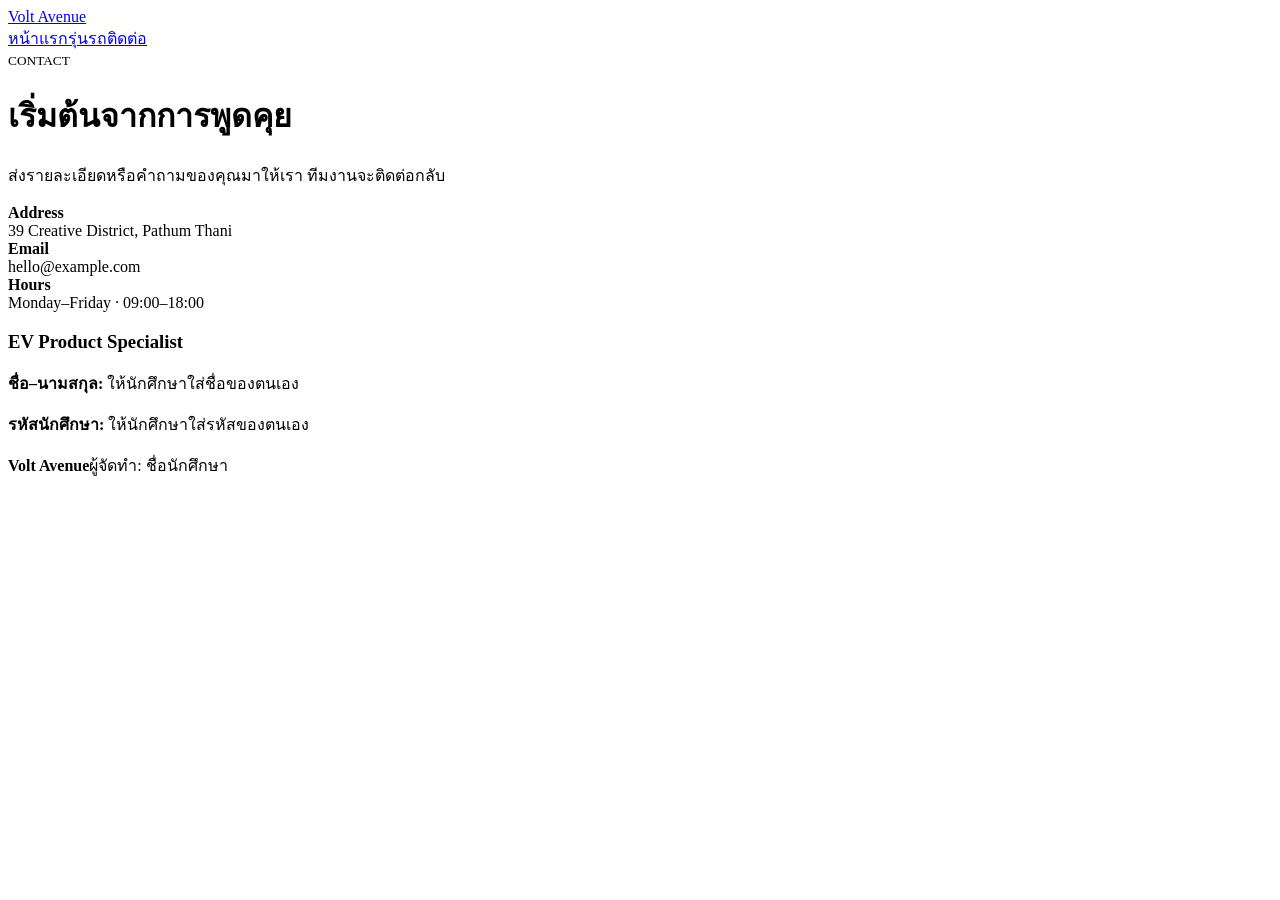
==== contact.html @ 22aba0d0 "Add files via upload" ====
<!doctype html><html lang="th"><head><meta charset="utf-8"><meta name="viewport" content="width=device-width,initial-scale=1"><title>ติดต่อ | Volt Avenue</title><link rel="stylesheet" href="assets/style.css"></head><body class="futuristic"><header class="header"><nav class="nav container"><a class="brand" href="drive.html">Volt Avenue</a><div class="links"><a href="drive.html">หน้าแรก</a><a href="cars.html">รุ่นรถ</a><a href="test.html">ติดต่อ</a></div></nav></header><main class="contact"><div class="container contact-grid"><div><small>CONTACT</small><h1>เริ่มต้นจากการพูดคุย</h1><p>ส่งรายละเอียดหรือคำถามของคุณมาให้เรา ทีมงานจะติดต่อกลับ</p></div><div><div class="detail"><strong>Address</strong><br>39 Creative District, Pathum Thani</div><div class="detail"><strong>Email</strong><br>hello@example.com</div><div class="detail"><strong>Hours</strong><br>Monday–Friday · 09:00–18:00</div><div class="student"><h3>EV Product Specialist</h3><p><strong>ชื่อ–นามสกุล:</strong> ให้นักศึกษาใส่ชื่อของตนเอง</p><p><strong>รหัสนักศึกษา:</strong> ให้นักศึกษาใส่รหัสของตนเอง</p></div></div></div></main><footer class="footer"><div class="container footer-row"><strong>Volt Avenue</strong><span class="footer-student">ผู้จัดทำ: ชื่อนักศึกษา</span></div></footer></body></html>
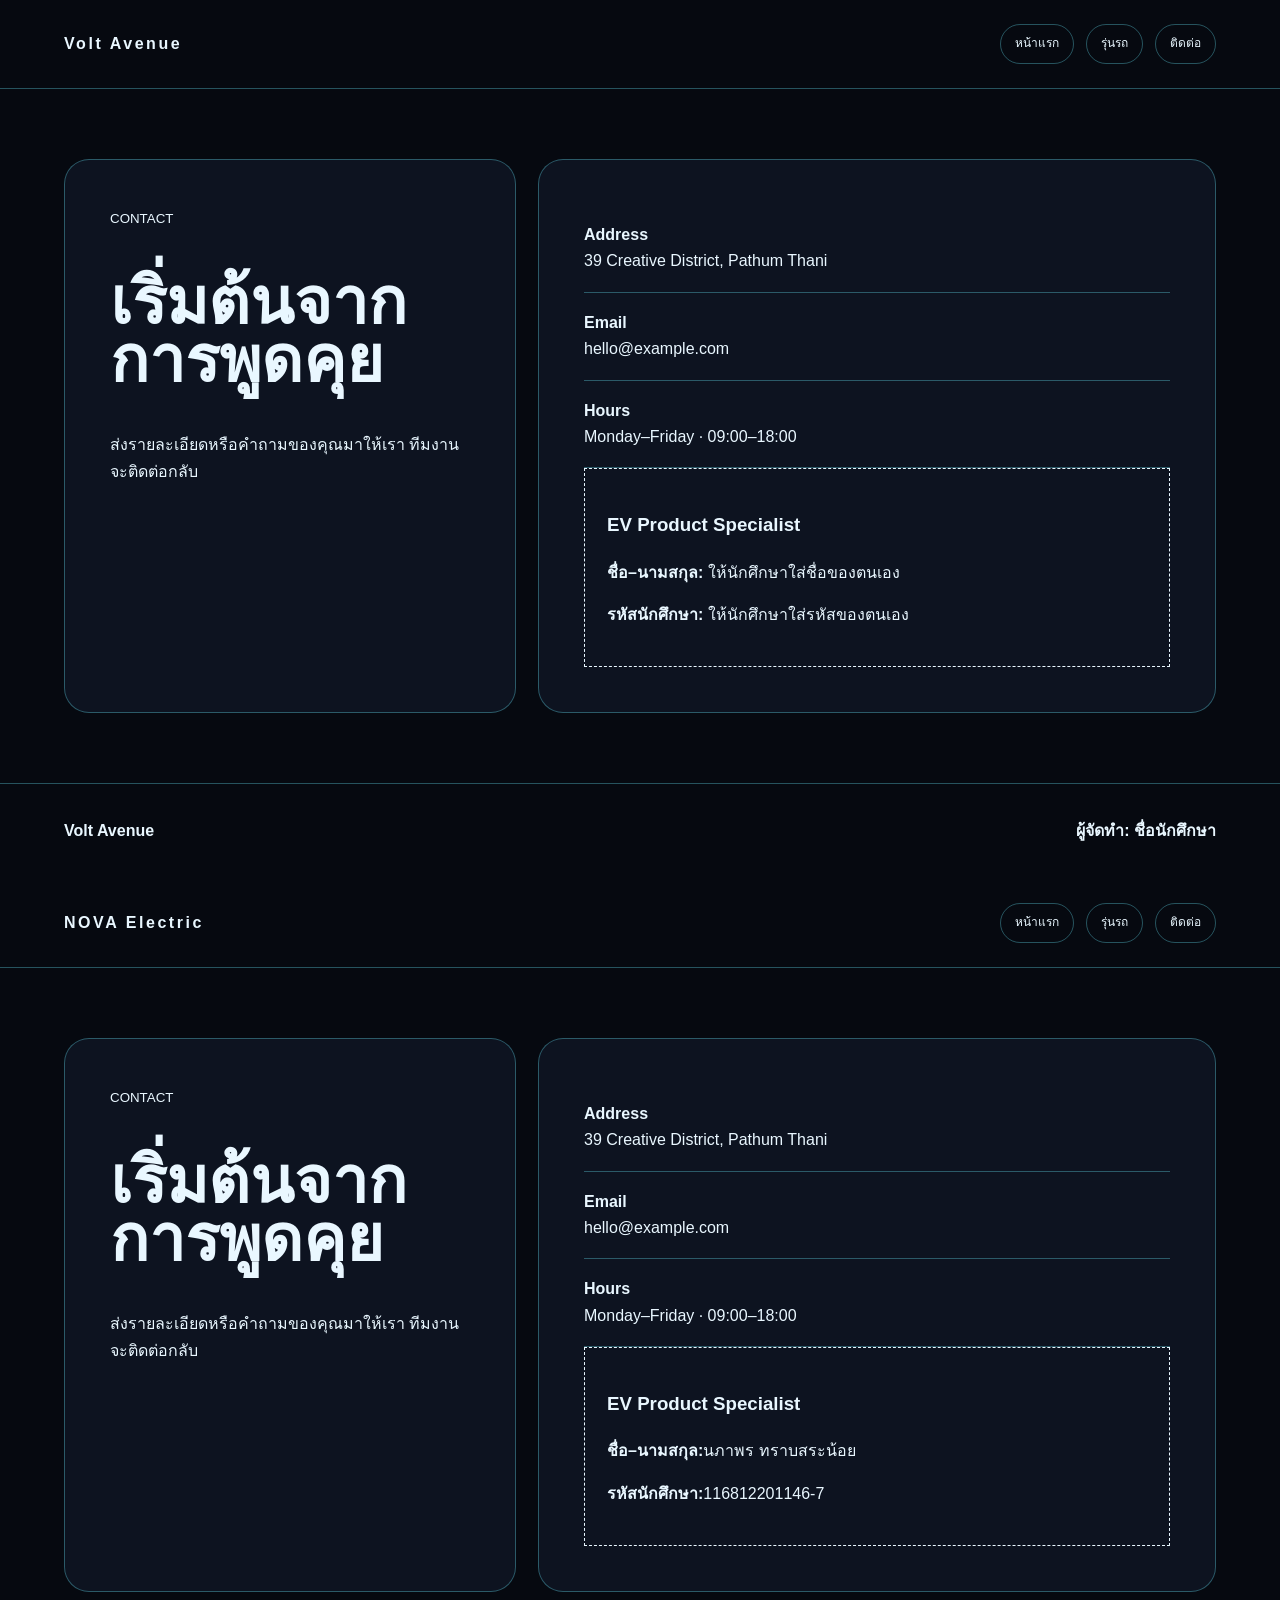
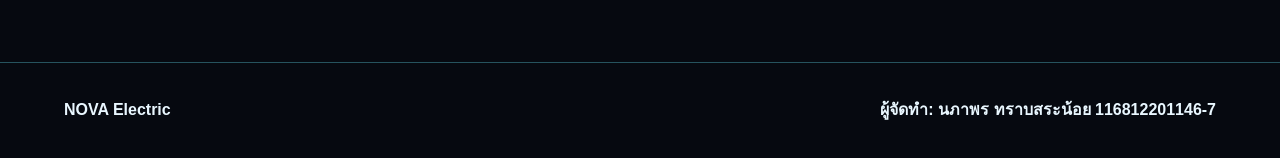
==== commit 7fd5ab27: "Update contact.html" ====
--- a/contact.html
+++ b/contact.html
@@ -1 +1,2 @@
-<!doctype html><html lang="th"><head><meta charset="utf-8"><meta name="viewport" content="width=device-width,initial-scale=1"><title>ติดต่อ | Volt Avenue</title><link rel="stylesheet" href="assets/style.css"></head><body class="futuristic"><header class="header"><nav class="nav container"><a class="brand" href="drive.html">Volt Avenue</a><div class="links"><a href="drive.html">หน้าแรก</a><a href="cars.html">รุ่นรถ</a><a href="test.html">ติดต่อ</a></div></nav></header><main class="contact"><div class="container contact-grid"><div><small>CONTACT</small><h1>เริ่มต้นจากการพูดคุย</h1><p>ส่งรายละเอียดหรือคำถามของคุณมาให้เรา ทีมงานจะติดต่อกลับ</p></div><div><div class="detail"><strong>Address</strong><br>39 Creative District, Pathum Thani</div><div class="detail"><strong>Email</strong><br>hello@example.com</div><div class="detail"><strong>Hours</strong><br>Monday–Friday · 09:00–18:00</div><div class="student"><h3>EV Product Specialist</h3><p><strong>ชื่อ–นามสกุล:</strong> ให้นักศึกษาใส่ชื่อของตนเอง</p><p><strong>รหัสนักศึกษา:</strong> ให้นักศึกษาใส่รหัสของตนเอง</p></div></div></div></main><footer class="footer"><div class="container footer-row"><strong>Volt Avenue</strong><span class="footer-student">ผู้จัดทำ: ชื่อนักศึกษา</span></div></footer></body></html>+<!doctype html><html lang="th"><head><meta charset="utf-8"><meta name="viewport" content="width=device-width,initial-scale=1"><title>ติดต่อ | Volt Avenue</title><link rel="stylesheet" href="assets/style.css"></head><body class="futuristic"><header class="header"><nav class="nav container"><a class="brand" href="drive.html">Volt Avenue</a><div class="links"><a href="drive.html">หน้าแรก</a><a href="cars.html">รุ่นรถ</a><a href="test.html">ติดต่อ</a></div></nav></header><main class="contact"><div class="container contact-grid"><div><small>CONTACT</small><h1>เริ่มต้นจากการพูดคุย</h1><p>ส่งรายละเอียดหรือคำถามของคุณมาให้เรา ทีมงานจะติดต่อกลับ</p></div><div><div class="detail"><strong>Address</strong><br>39 Creative District, Pathum Thani</div><div class="detail"><strong>Email</strong><br>hello@example.com</div><div class="detail"><strong>Hours</strong><br>Monday–Friday · 09:00–18:00</div><div class="student"><h3>EV Product Specialist</h3><p><strong>ชื่อ–นามสกุล:</strong> ให้นักศึกษาใส่ชื่อของตนเอง</p><p><strong>รหัสนักศึกษา:</strong> ให้นักศึกษาใส่รหัสของตนเอง</p></div></div></div></main><footer class="footer"><div class="container footer-row"><strong>Volt Avenue</strong><span class="footer-student">ผู้จัดทำ: ชื่อนักศึกษา</span></div></footer></body></html
+                                                                                                                                                                                                                                                                                                                                                                                                                                                                                                                                                                                                                                                                                                                                                                                                                                                                                                                                                                                                                                                                                                                                                                                                                                                                     <html lang="th"><head><meta charset="utf-8"><meta name="viewport" content="width=device-width,initial-scale=1"><title>ติดต่อ | Volt Avenue</title><link rel="stylesheet" href="assets/style.css"></head><body class="futuristic"><header class="header"><nav class="nav container"><a class="brand" href="index.html">NOVA Electric</a><div class="links"><a href="index.html">หน้าแรก</a><a href="models.html">รุ่นรถ</a><a href="contact.html">ติดต่อ</a></div></nav></header><main class="contact"><div class="container contact-grid"><div><small>CONTACT</small><h1>เริ่มต้นจากการพูดคุย</h1><p>ส่งรายละเอียดหรือคำถามของคุณมาให้เรา ทีมงานจะติดต่อกลับ</p></div><div><div class="detail"><strong>Address</strong><br>39 Creative District, Pathum Thani</div><div class="detail"><strong>Email</strong><br>hello@example.com</div><div class="detail"><strong>Hours</strong><br>Monday–Friday · 09:00–18:00</div><div class="student"><h3>EV Product Specialist</h3><p><strong>ชื่อ–นามสกุล:</strong>นภาพร ทราบสระน้อย</p><p><strong>รหัสนักศึกษา:</strong>116812201146-7</p></div></div></div></main><footer class="footer"><div class="container footer-row"><strong>NOVA Electric</strong><span class="footer-student">ผู้จัดทำ: นภาพร ทราบสระน้อย 116812201146-7</span></div></footer></body></html>
--- a/assets/style.css
+++ b/assets/style.css
@@ -0,0 +1 @@
+*{box-sizing:border-box}body{margin:0;font-family:Arial,"Noto Sans Thai",sans-serif;line-height:1.65}a{color:inherit}.container{width:min(1160px,90%);margin:auto}img{display:block;width:100%;object-fit:cover}.student{padding:22px;border:1px dashed currentColor}.footer-student{font-weight:700}body{background:#060910;color:#e9f7ff}.header{position:relative;z-index:5;border-bottom:1px solid #67e8f955}.nav{height:88px;display:flex;justify-content:space-between;align-items:center}.brand{font-weight:900;letter-spacing:.16em;text-decoration:none}.links{display:flex;gap:12px}.links a{padding:9px 14px;border:1px solid #67e8f955;border-radius:99px;text-decoration:none;font-size:.75rem}.hero{padding:45px 0 80px}.hero-card{position:relative;height:710px;border:1px solid #67e8f955;border-radius:28px;overflow:hidden}.hero-card img{height:100%}.hero-card:after{content:"";position:absolute;inset:0;background:linear-gradient(0deg,#060910e8 0%,transparent 65%)}.hero-copy{position:absolute;z-index:2;left:45px;right:45px;bottom:40px}.hero h1{font-size:clamp(4rem,8vw,8rem);line-height:.82;letter-spacing:-.07em;margin:15px 0}.button{display:inline-block;padding:13px 20px;background:#67e8f9;color:#061019;border-radius:99px;text-decoration:none;font-weight:900}.page-head{padding:65px 0 35px}.page-head h1{font-size:clamp(4rem,8vw,7rem);letter-spacing:-.06em;margin:0}.entry{display:grid;grid-template-columns:1.2fr .8fr;border:1px solid #67e8f955;border-radius:25px;overflow:hidden;margin:25px 0;background:#0d1320}.entry img{height:420px}.entry div{padding:45px}.entry h2{font-size:3rem}.contact{padding:70px 0}.contact-grid{display:grid;grid-template-columns:.8fr 1.2fr;gap:22px}.contact-grid>div{padding:45px;border:1px solid #67e8f955;border-radius:25px;background:#0d1320}.contact h1{font-size:4rem;line-height:.9}.detail{padding:17px 0;border-bottom:1px solid #67e8f955}.footer{padding:34px 0;border-top:1px solid #67e8f955}.footer-row{display:flex;justify-content:space-between}@media(max-width:800px){.nav{height:auto;padding:18px 0;align-items:flex-start;flex-direction:column;display:flex}.links{width:100%;justify-content:space-between;gap:7px}.hero-grid,.collage,.hero-bottom,.entry,.entry:nth-child(even),.contact-grid{grid-template-columns:1fr}.collage{grid-template-rows:auto}.hero-copy{grid-row:auto}.hero img,.entry img{height:380px}.entry:nth-child(even) img{order:0}.entry div{border-left:0}.footer-row{flex-direction:column;gap:15px}.hero-card{height:620px}.hero-card .hero-copy{left:25px;right:25px}.cinematic .header{position:relative}.cinematic .hero{height:auto}.cinematic .hero>img{height:650px}}
--- a/assets/style.css
+++ b/assets/style.css
@@ -0,0 +1 @@
+*{box-sizing:border-box}body{margin:0;font-family:Arial,"Noto Sans Thai",sans-serif;line-height:1.65}a{color:inherit}.container{width:min(1160px,90%);margin:auto}img{display:block;width:100%;object-fit:cover}.student{padding:22px;border:1px dashed currentColor}.footer-student{font-weight:700}body{background:#060910;color:#e9f7ff}.header{position:relative;z-index:5;border-bottom:1px solid #67e8f955}.nav{height:88px;display:flex;justify-content:space-between;align-items:center}.brand{font-weight:900;letter-spacing:.16em;text-decoration:none}.links{display:flex;gap:12px}.links a{padding:9px 14px;border:1px solid #67e8f955;border-radius:99px;text-decoration:none;font-size:.75rem}.hero{padding:45px 0 80px}.hero-card{position:relative;height:710px;border:1px solid #67e8f955;border-radius:28px;overflow:hidden}.hero-card img{height:100%}.hero-card:after{content:"";position:absolute;inset:0;background:linear-gradient(0deg,#060910e8 0%,transparent 65%)}.hero-copy{position:absolute;z-index:2;left:45px;right:45px;bottom:40px}.hero h1{font-size:clamp(4rem,8vw,8rem);line-height:.82;letter-spacing:-.07em;margin:15px 0}.button{display:inline-block;padding:13px 20px;background:#67e8f9;color:#061019;border-radius:99px;text-decoration:none;font-weight:900}.page-head{padding:65px 0 35px}.page-head h1{font-size:clamp(4rem,8vw,7rem);letter-spacing:-.06em;margin:0}.entry{display:grid;grid-template-columns:1.2fr .8fr;border:1px solid #67e8f955;border-radius:25px;overflow:hidden;margin:25px 0;background:#0d1320}.entry img{height:420px}.entry div{padding:45px}.entry h2{font-size:3rem}.contact{padding:70px 0}.contact-grid{display:grid;grid-template-columns:.8fr 1.2fr;gap:22px}.contact-grid>div{padding:45px;border:1px solid #67e8f955;border-radius:25px;background:#0d1320}.contact h1{font-size:4rem;line-height:.9}.detail{padding:17px 0;border-bottom:1px solid #67e8f955}.footer{padding:34px 0;border-top:1px solid #67e8f955}.footer-row{display:flex;justify-content:space-between}@media(max-width:800px){.nav{height:auto;padding:18px 0;align-items:flex-start;flex-direction:column;display:flex}.links{width:100%;justify-content:space-between;gap:7px}.hero-grid,.collage,.hero-bottom,.entry,.entry:nth-child(even),.contact-grid{grid-template-columns:1fr}.collage{grid-template-rows:auto}.hero-copy{grid-row:auto}.hero img,.entry img{height:380px}.entry:nth-child(even) img{order:0}.entry div{border-left:0}.footer-row{flex-direction:column;gap:15px}.hero-card{height:620px}.hero-card .hero-copy{left:25px;right:25px}.cinematic .header{position:relative}.cinematic .hero{height:auto}.cinematic .hero>img{height:650px}}
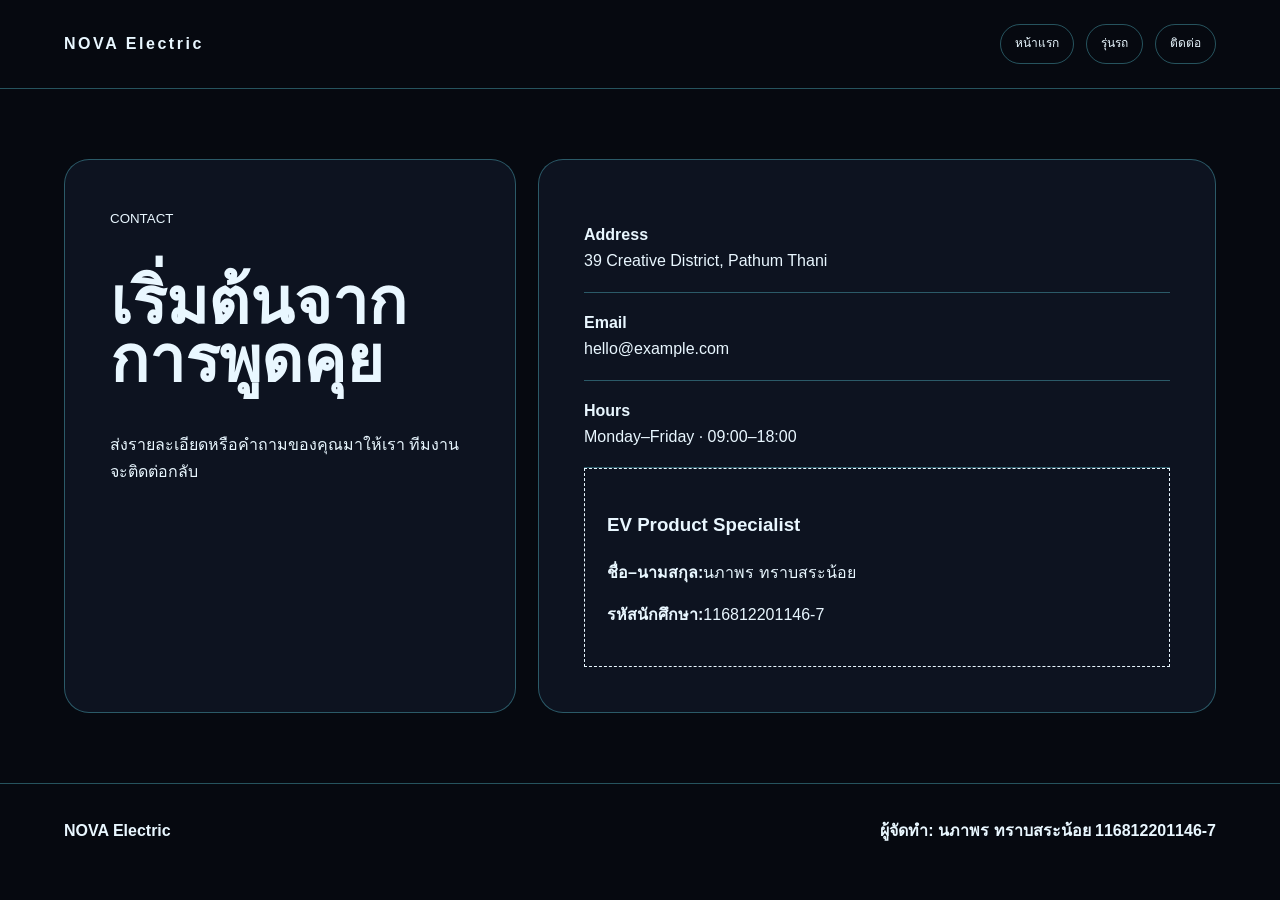
==== commit f45bebaa: "Update contact.html" ====
--- a/contact.html
+++ b/contact.html
@@ -1,2 +1,2 @@
-<!doctype html><html lang="th"><head><meta charset="utf-8"><meta name="viewport" content="width=device-width,initial-scale=1"><title>ติดต่อ | Volt Avenue</title><link rel="stylesheet" href="assets/style.css"></head><body class="futuristic"><header class="header"><nav class="nav container"><a class="brand" href="drive.html">Volt Avenue</a><div class="links"><a href="drive.html">หน้าแรก</a><a href="cars.html">รุ่นรถ</a><a href="test.html">ติดต่อ</a></div></nav></header><main class="contact"><div class="container contact-grid"><div><small>CONTACT</small><h1>เริ่มต้นจากการพูดคุย</h1><p>ส่งรายละเอียดหรือคำถามของคุณมาให้เรา ทีมงานจะติดต่อกลับ</p></div><div><div class="detail"><strong>Address</strong><br>39 Creative District, Pathum Thani</div><div class="detail"><strong>Email</strong><br>hello@example.com</div><div class="detail"><strong>Hours</strong><br>Monday–Friday · 09:00–18:00</div><div class="student"><h3>EV Product Specialist</h3><p><strong>ชื่อ–นามสกุล:</strong> ให้นักศึกษาใส่ชื่อของตนเอง</p><p><strong>รหัสนักศึกษา:</strong> ให้นักศึกษาใส่รหัสของตนเอง</p></div></div></div></main><footer class="footer"><div class="container footer-row"><strong>Volt Avenue</strong><span class="footer-student">ผู้จัดทำ: ชื่อนักศึกษา</span></div></footer></body></html
-                                                                                                                                                                                                                                                                                                                                                                                                                                                                                                                                                                                                                                                                                                                                                                                                                                                                                                                                                                                                                                                                                                                                                                                                                                                                     <html lang="th"><head><meta charset="utf-8"><meta name="viewport" content="width=device-width,initial-scale=1"><title>ติดต่อ | Volt Avenue</title><link rel="stylesheet" href="assets/style.css"></head><body class="futuristic"><header class="header"><nav class="nav container"><a class="brand" href="index.html">NOVA Electric</a><div class="links"><a href="index.html">หน้าแรก</a><a href="models.html">รุ่นรถ</a><a href="contact.html">ติดต่อ</a></div></nav></header><main class="contact"><div class="container contact-grid"><div><small>CONTACT</small><h1>เริ่มต้นจากการพูดคุย</h1><p>ส่งรายละเอียดหรือคำถามของคุณมาให้เรา ทีมงานจะติดต่อกลับ</p></div><div><div class="detail"><strong>Address</strong><br>39 Creative District, Pathum Thani</div><div class="detail"><strong>Email</strong><br>hello@example.com</div><div class="detail"><strong>Hours</strong><br>Monday–Friday · 09:00–18:00</div><div class="student"><h3>EV Product Specialist</h3><p><strong>ชื่อ–นามสกุล:</strong>นภาพร ทราบสระน้อย</p><p><strong>รหัสนักศึกษา:</strong>116812201146-7</p></div></div></div></main><footer class="footer"><div class="container footer-row"><strong>NOVA Electric</strong><span class="footer-student">ผู้จัดทำ: นภาพร ทราบสระน้อย 116812201146-7</span></div></footer></body></html>
+<!doctype html>
+<html lang="th"><head><meta charset="utf-8"><meta name="viewport" content="width=device-width,initial-scale=1"><title>ติดต่อ | Volt Avenue</title><link rel="stylesheet" href="assets/style.css"></head><body class="futuristic"><header class="header"><nav class="nav container"><a class="brand" href="index.html">NOVA Electric</a><div class="links"><a href="index.html">หน้าแรก</a><a href="models.html">รุ่นรถ</a><a href="contact.html">ติดต่อ</a></div></nav></header><main class="contact"><div class="container contact-grid"><div><small>CONTACT</small><h1>เริ่มต้นจากการพูดคุย</h1><p>ส่งรายละเอียดหรือคำถามของคุณมาให้เรา ทีมงานจะติดต่อกลับ</p></div><div><div class="detail"><strong>Address</strong><br>39 Creative District, Pathum Thani</div><div class="detail"><strong>Email</strong><br>hello@example.com</div><div class="detail"><strong>Hours</strong><br>Monday–Friday · 09:00–18:00</div><div class="student"><h3>EV Product Specialist</h3><p><strong>ชื่อ–นามสกุล:</strong>นภาพร ทราบสระน้อย</p><p><strong>รหัสนักศึกษา:</strong>116812201146-7</p></div></div></div></main><footer class="footer"><div class="container footer-row"><strong>NOVA Electric</strong><span class="footer-student">ผู้จัดทำ: นภาพร ทราบสระน้อย 116812201146-7</span></div></footer></body></html>
